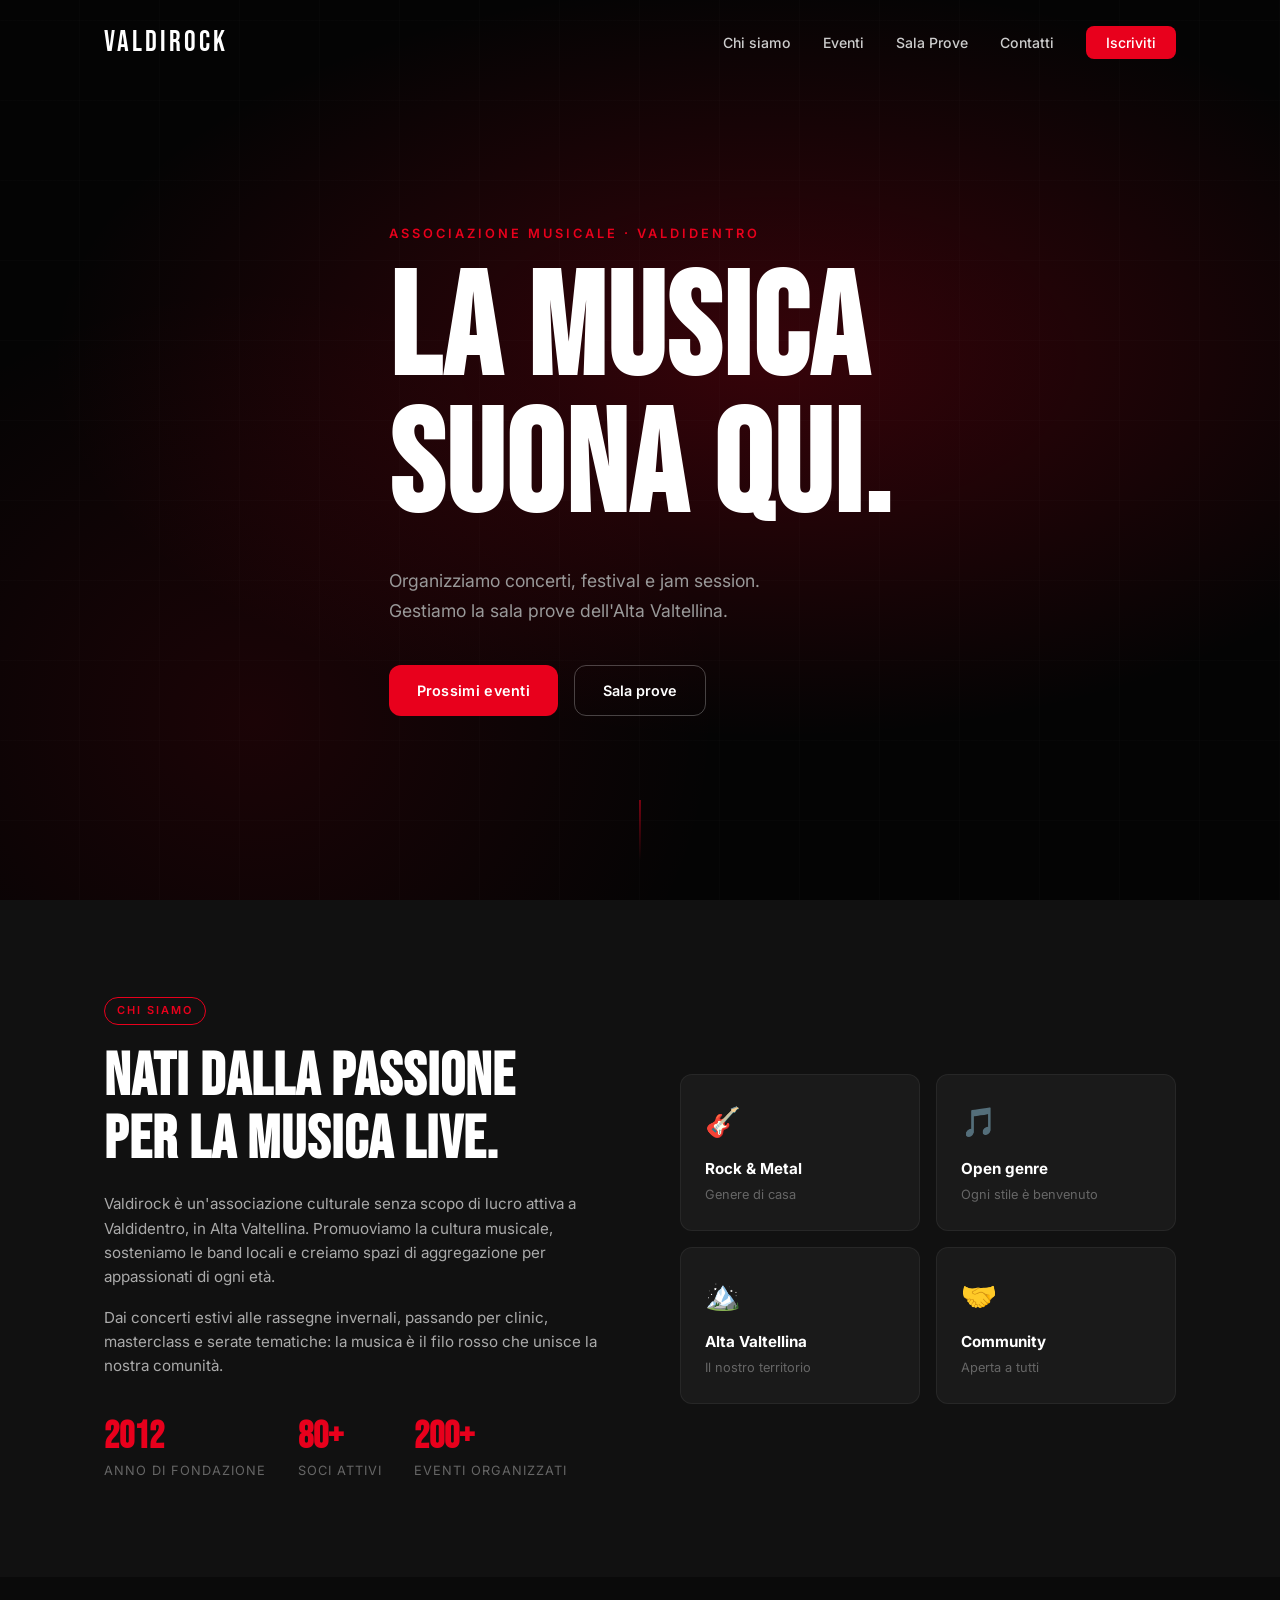
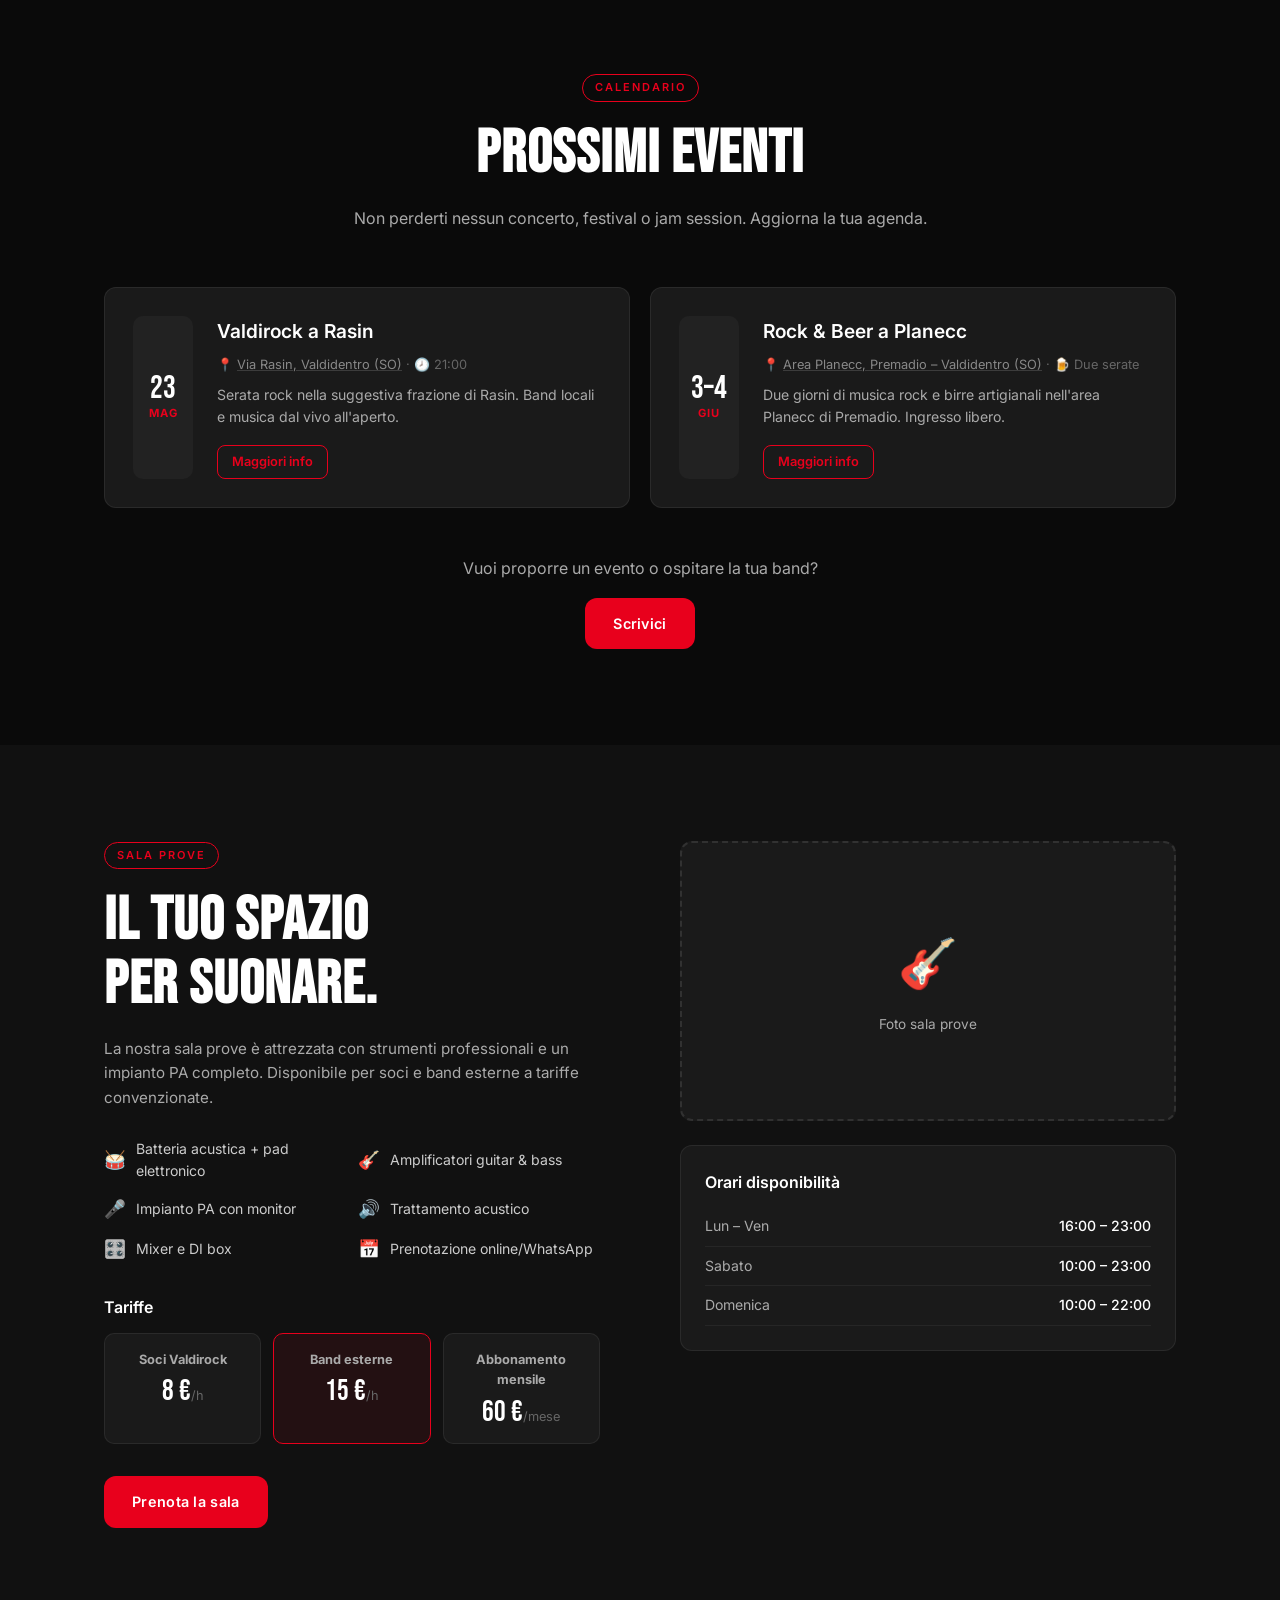
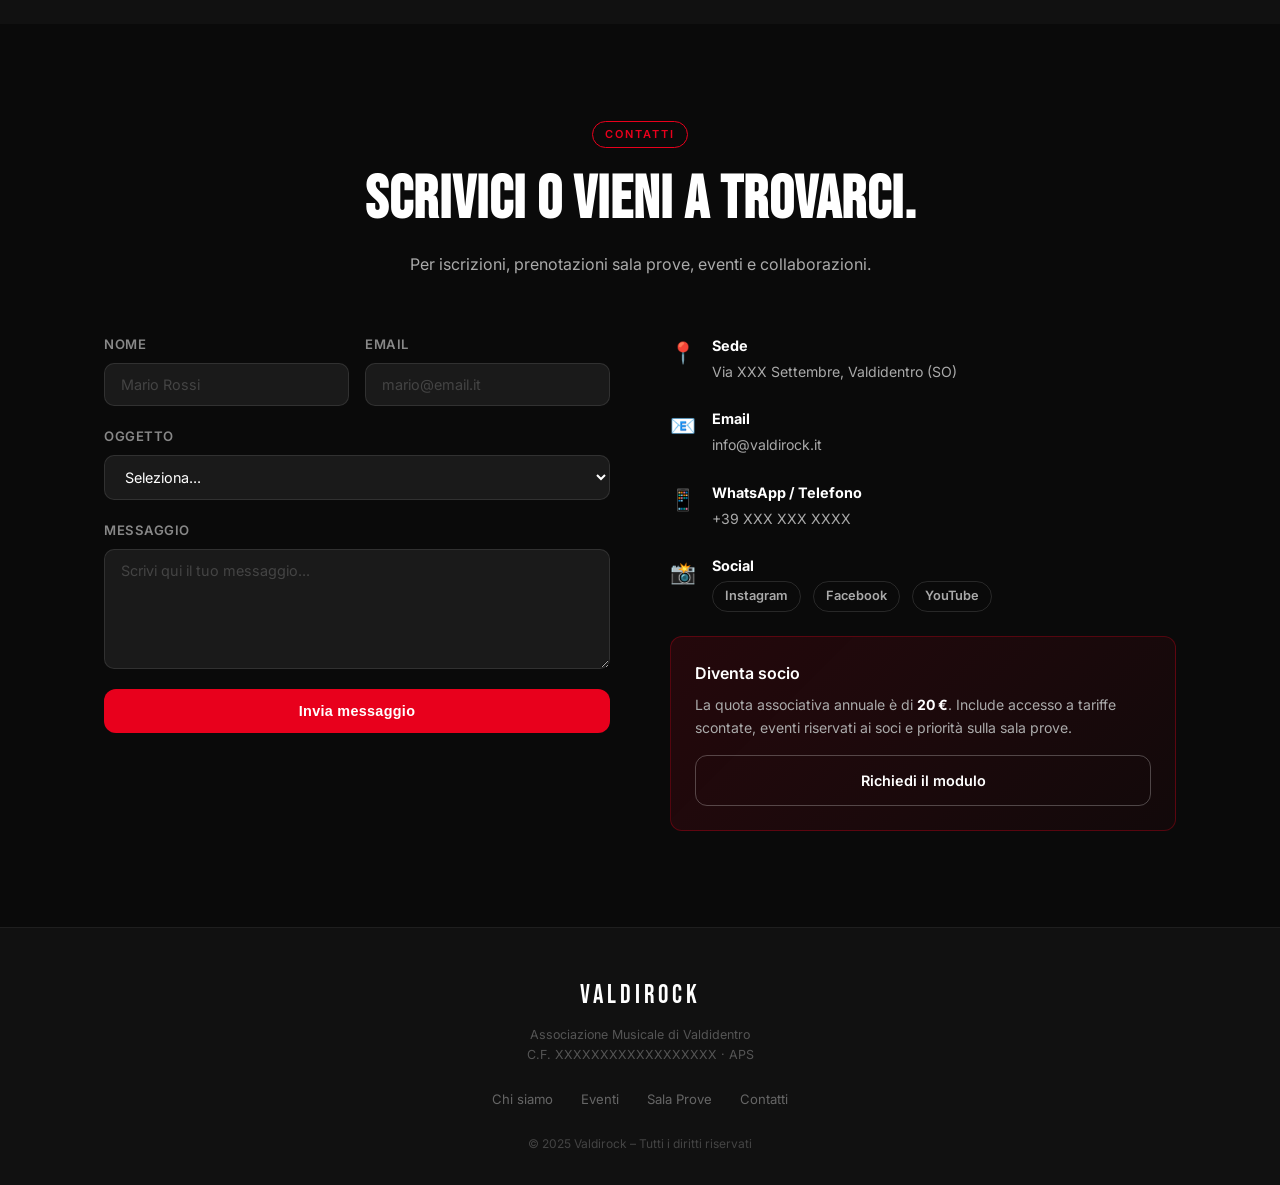
==== index.html @ 7719d023 "first commit" ====
<!DOCTYPE html>
<html lang="it">
<head>
  <meta charset="UTF-8" />
  <meta name="viewport" content="width=device-width, initial-scale=1.0" />
  <title>Valdirock – Associazione Musicale Valdidentro</title>
  <link rel="stylesheet" href="style.css" />
  <link rel="preconnect" href="https://fonts.googleapis.com" />
  <link href="https://fonts.googleapis.com/css2?family=Bebas+Neue&family=Inter:wght@300;400;500;600;700&display=swap" rel="stylesheet" />
</head>
<body>

  <!-- NAV -->
  <nav id="navbar">
    <div class="nav-inner">
      <a href="#home" class="logo">VALDIROCK</a>
      <button class="burger" id="burger" aria-label="Apri menu">
        <span></span><span></span><span></span>
      </button>
      <ul class="nav-links" id="nav-links">
        <li><a href="#about">Chi siamo</a></li>
        <li><a href="#events">Eventi</a></li>
        <li><a href="#salaprove">Sala Prove</a></li>
        <li><a href="#contact">Contatti</a></li>
        <li><a href="#contact" class="btn-nav">Iscriviti</a></li>
      </ul>
    </div>
  </nav>

  <!-- HERO -->
  <section id="home" class="hero">
    <div class="hero-slides">
      <div class="hero-slide" style="background-image:url('https://images.unsplash.com/photo-1540039155733-5bb30b53aa14?w=1920&q=80')"></div>
      <div class="hero-slide" style="background-image:url('https://images.unsplash.com/photo-1493225457124-a3eb161ffa5f?w=1920&q=80')"></div>
      <div class="hero-slide" style="background-image:url('https://images.unsplash.com/photo-1501386761578-eac5c94b800a?w=1920&q=80')"></div>
    </div>
    <div class="hero-bg"></div>
    <div class="hero-content">
      <p class="hero-eyebrow">Associazione Musicale · Valdidentro</p>
      <h1>La musica<br>suona qui.</h1>
      <p class="hero-sub">Organizziamo concerti, festival e jam session.<br>Gestiamo la sala prove dell'Alta Valtellina.</p>
      <div class="hero-actions">
        <a href="#events" class="btn-primary">Prossimi eventi</a>
        <a href="#salaprove" class="btn-ghost">Sala prove</a>
      </div>
    </div>
    <div class="hero-scroll">
      <span></span>
    </div>
  </section>

  <!-- ABOUT -->
  <section id="about" class="section about">
    <div class="container">
      <div class="about-grid">
        <div class="about-text">
          <span class="tag">Chi siamo</span>
          <h2>Nati dalla passione<br>per la musica live.</h2>
          <p>Valdirock è un'associazione culturale senza scopo di lucro attiva a Valdidentro, in Alta Valtellina. Promuoviamo la cultura musicale, sosteniamo le band locali e creiamo spazi di aggregazione per appassionati di ogni età.</p>
          <p>Dai concerti estivi alle rassegne invernali, passando per clinic, masterclass e serate tematiche: la musica è il filo rosso che unisce la nostra comunità.</p>
          <div class="stats">
            <div class="stat"><strong>2012</strong><span>Anno di fondazione</span></div>
            <div class="stat"><strong>80+</strong><span>Soci attivi</span></div>
            <div class="stat"><strong>200+</strong><span>Eventi organizzati</span></div>
          </div>
        </div>
        <div class="about-visual">
          <div class="about-card card-1">
            <span class="card-icon">🎸</span>
            <strong>Rock & Metal</strong>
            <p>Genere di casa</p>
          </div>
          <div class="about-card card-2">
            <span class="card-icon">🎵</span>
            <strong>Open genre</strong>
            <p>Ogni stile è benvenuto</p>
          </div>
          <div class="about-card card-3">
            <span class="card-icon">🏔️</span>
            <strong>Alta Valtellina</strong>
            <p>Il nostro territorio</p>
          </div>
          <div class="about-card card-4">
            <span class="card-icon">🤝</span>
            <strong>Community</strong>
            <p>Aperta a tutti</p>
          </div>
        </div>
      </div>
    </div>
  </section>

  <!-- EVENTS -->
  <section id="events" class="section events">
    <div class="container">
      <div class="section-header">
        <span class="tag">Calendario</span>
        <h2>Prossimi eventi</h2>
        <p>Non perderti nessun concerto, festival o jam session. Aggiorna la tua agenda.</p>
      </div>
      <div class="events-grid">

        <article class="event-card">
          <div class="event-date">
            <span class="day">23</span>
            <span class="month">MAG</span>
          </div>
          <div class="event-info">
            <h3>Valdirock a Rasin</h3>
            <p class="event-meta">📍 <a href="https://www.google.com/maps/search/Via+Rasin,+Valdidentro,+Sondrio,+Italia" target="_blank" rel="noopener" class="map-link">Via Rasin, Valdidentro (SO)</a> · 🕗 21:00</p>
            <p class="event-desc">Serata rock nella suggestiva frazione di Rasin. Band locali e musica dal vivo all'aperto.</p>
            <a href="#contact" class="btn-small">Maggiori info</a>
          </div>
        </article>

        <article class="event-card">
          <div class="event-date">
            <span class="day">3–4</span>
            <span class="month">GIU</span>
          </div>
          <div class="event-info">
            <h3>Rock &amp; Beer a Planecc</h3>
            <p class="event-meta">📍 <a href="https://www.google.com/maps/search/Planecc,+Premadio,+Valdidentro,+Sondrio,+Italia" target="_blank" rel="noopener" class="map-link">Area Planecc, Premadio – Valdidentro (SO)</a> · 🍺 Due serate</p>
            <p class="event-desc">Due giorni di musica rock e birre artigianali nell'area Planecc di Premadio. Ingresso libero.</p>
            <a href="#contact" class="btn-small">Maggiori info</a>
          </div>
        </article>

      </div>
      <div class="events-footer">
        <p>Vuoi proporre un evento o ospitare la tua band?</p>
        <a href="#contact" class="btn-primary">Scrivici</a>
      </div>
    </div>
  </section>

  <!-- SALA PROVE -->
  <section id="salaprove" class="section sala">
    <div class="container">
      <div class="sala-grid">
        <div class="sala-text">
          <span class="tag">Sala Prove</span>
          <h2>Il tuo spazio<br>per suonare.</h2>
          <p>La nostra sala prove è attrezzata con strumenti professionali e un impianto PA completo. Disponibile per soci e band esterne a tariffe convenzionate.</p>
          <ul class="sala-features">
            <li><span class="icon">🥁</span> Batteria acustica + pad elettronico</li>
            <li><span class="icon">🎸</span> Amplificatori guitar & bass</li>
            <li><span class="icon">🎤</span> Impianto PA con monitor</li>
            <li><span class="icon">🔊</span> Trattamento acustico</li>
            <li><span class="icon">🎛️</span> Mixer e DI box</li>
            <li><span class="icon">📅</span> Prenotazione online/WhatsApp</li>
          </ul>
          <div class="tariffe">
            <h4>Tariffe</h4>
            <div class="tariffe-grid">
              <div class="tariffa">
                <strong>Soci Valdirock</strong>
                <span class="prezzo">8 €<small>/h</small></span>
              </div>
              <div class="tariffa highlight">
                <strong>Band esterne</strong>
                <span class="prezzo">15 €<small>/h</small></span>
              </div>
              <div class="tariffa">
                <strong>Abbonamento mensile</strong>
                <span class="prezzo">60 €<small>/mese</small></span>
              </div>
            </div>
          </div>
          <a href="#contact" class="btn-primary">Prenota la sala</a>
        </div>
        <div class="sala-visual">
          <div class="sala-placeholder">
            <span>🎸</span>
            <p>Foto sala prove</p>
          </div>
          <div class="sala-orari">
            <h4>Orari disponibilità</h4>
            <table>
              <tr><td>Lun – Ven</td><td>16:00 – 23:00</td></tr>
              <tr><td>Sabato</td><td>10:00 – 23:00</td></tr>
              <tr><td>Domenica</td><td>10:00 – 22:00</td></tr>
            </table>
          </div>
        </div>
      </div>
    </div>
  </section>

  <!-- CONTACT -->
  <section id="contact" class="section contact">
    <div class="container">
      <div class="section-header">
        <span class="tag">Contatti</span>
        <h2>Scrivici o vieni a trovarci.</h2>
        <p>Per iscrizioni, prenotazioni sala prove, eventi e collaborazioni.</p>
      </div>
      <div class="contact-grid">

        <form class="contact-form" id="contactForm">
          <div class="form-row">
            <div class="form-group">
              <label for="nome">Nome</label>
              <input type="text" id="nome" name="nome" placeholder="Mario Rossi" required />
            </div>
            <div class="form-group">
              <label for="email">Email</label>
              <input type="email" id="email" name="email" placeholder="mario@email.it" required />
            </div>
          </div>
          <div class="form-group">
            <label for="oggetto">Oggetto</label>
            <select id="oggetto" name="oggetto">
              <option value="">Seleziona...</option>
              <option value="iscrizione">Iscrizione all'associazione</option>
              <option value="salaprove">Prenotazione sala prove</option>
              <option value="evento">Proposta evento</option>
              <option value="info">Informazioni generali</option>
            </select>
          </div>
          <div class="form-group">
            <label for="messaggio">Messaggio</label>
            <textarea id="messaggio" name="messaggio" rows="5" placeholder="Scrivi qui il tuo messaggio..."></textarea>
          </div>
          <button type="submit" class="btn-primary full">Invia messaggio</button>
          <p class="form-note" id="formNote"></p>
        </form>

        <div class="contact-info">
          <div class="info-block">
            <span class="info-icon">📍</span>
            <div>
              <strong>Sede</strong>
              <p>Via XXX Settembre, Valdidentro (SO)</p>
            </div>
          </div>
          <div class="info-block">
            <span class="info-icon">📧</span>
            <div>
              <strong>Email</strong>
              <p><a href="mailto:info@valdirock.it">info@valdirock.it</a></p>
            </div>
          </div>
          <div class="info-block">
            <span class="info-icon">📱</span>
            <div>
              <strong>WhatsApp / Telefono</strong>
              <p><a href="tel:+39XXXXXXXXXX">+39 XXX XXX XXXX</a></p>
            </div>
          </div>
          <div class="info-block">
            <span class="info-icon">📸</span>
            <div>
              <strong>Social</strong>
              <div class="socials">
                <a href="#" class="social-link">Instagram</a>
                <a href="#" class="social-link">Facebook</a>
                <a href="#" class="social-link">YouTube</a>
              </div>
            </div>
          </div>
          <div class="membership-card">
            <h4>Diventa socio</h4>
            <p>La quota associativa annuale è di <strong>20 €</strong>. Include accesso a tariffe scontate, eventi riservati ai soci e priorità sulla sala prove.</p>
            <a href="mailto:info@valdirock.it" class="btn-ghost full">Richiedi il modulo</a>
          </div>
        </div>
      </div>
    </div>
  </section>

  <!-- FOOTER -->
  <footer class="footer">
    <div class="container footer-inner">
      <div class="footer-brand">
        <span class="logo">VALDIROCK</span>
        <p>Associazione Musicale di Valdidentro<br>C.F. XXXXXXXXXXXXXXXXXX · APS</p>
      </div>
      <div class="footer-links">
        <a href="#about">Chi siamo</a>
        <a href="#events">Eventi</a>
        <a href="#salaprove">Sala Prove</a>
        <a href="#contact">Contatti</a>
      </div>
      <p class="footer-copy">© 2025 Valdirock – Tutti i diritti riservati</p>
    </div>
  </footer>

  <script src="script.js"></script>
</body>
</html>
---- style.css ----
/* ===== RESET & BASE ===== */
*, *::before, *::after { box-sizing: border-box; margin: 0; padding: 0; }

:root {
  --red: #e8001c;
  --red-dark: #b50016;
  --black: #0a0a0a;
  --dark: #111111;
  --dark2: #1a1a1a;
  --dark3: #222222;
  --grey: #888888;
  --light: #f0f0f0;
  --white: #ffffff;
  --font-display: 'Bebas Neue', sans-serif;
  --font-body: 'Inter', sans-serif;
  --radius: 12px;
  --transition: 0.25s ease;
}

html { scroll-behavior: smooth; }

body {
  font-family: var(--font-body);
  background: var(--black);
  color: var(--light);
  line-height: 1.6;
  overflow-x: hidden;
}

a { color: inherit; text-decoration: none; }
img { max-width: 100%; display: block; }

.container {
  max-width: 1120px;
  margin: 0 auto;
  padding: 0 24px;
}

.section {
  padding: 96px 0;
}

.tag {
  display: inline-block;
  font-size: 11px;
  font-weight: 600;
  letter-spacing: 2px;
  text-transform: uppercase;
  color: var(--red);
  border: 1px solid var(--red);
  padding: 4px 12px;
  border-radius: 100px;
  margin-bottom: 20px;
}

h2 {
  font-family: var(--font-display);
  font-size: clamp(2.2rem, 5vw, 3.8rem);
  line-height: 1.05;
  letter-spacing: 1px;
  color: var(--white);
  margin-bottom: 20px;
}

h3 { font-size: 1.2rem; font-weight: 600; color: var(--white); margin-bottom: 8px; }
h4 { font-size: 1rem; font-weight: 600; color: var(--white); margin-bottom: 12px; }

p { color: #aaa; font-size: 0.95rem; }

/* ===== BUTTONS ===== */
.btn-primary {
  display: inline-block;
  background: var(--red);
  color: var(--white);
  font-weight: 600;
  font-size: 0.9rem;
  padding: 14px 28px;
  border-radius: var(--radius);
  border: none;
  cursor: pointer;
  transition: background var(--transition), transform var(--transition);
  letter-spacing: 0.3px;
}
.btn-primary:hover { background: var(--red-dark); transform: translateY(-2px); }
.btn-primary.full { width: 100%; text-align: center; }

.btn-ghost {
  display: inline-block;
  color: var(--white);
  font-weight: 600;
  font-size: 0.9rem;
  padding: 13px 28px;
  border-radius: var(--radius);
  border: 1.5px solid rgba(255,255,255,0.25);
  transition: border-color var(--transition), background var(--transition);
}
.btn-ghost:hover { border-color: var(--white); background: rgba(255,255,255,0.05); }
.btn-ghost.full { width: 100%; text-align: center; }

.btn-small {
  display: inline-block;
  font-size: 0.8rem;
  font-weight: 600;
  color: var(--red);
  border: 1px solid var(--red);
  padding: 6px 14px;
  border-radius: 8px;
  transition: background var(--transition), color var(--transition);
}
.btn-small:hover { background: var(--red); color: var(--white); }

.btn-nav {
  background: var(--red);
  color: var(--white) !important;
  padding: 8px 20px;
  border-radius: 8px;
  font-weight: 600;
  font-size: 0.85rem;
  transition: background var(--transition);
}
.btn-nav:hover { background: var(--red-dark); }

/* ===== NAVBAR ===== */
#navbar {
  position: fixed;
  top: 0; left: 0; right: 0;
  z-index: 100;
  padding: 0;
  transition: background 0.3s ease, box-shadow 0.3s ease;
}
#navbar.scrolled {
  background: rgba(10,10,10,0.95);
  backdrop-filter: blur(12px);
  box-shadow: 0 1px 0 rgba(255,255,255,0.06);
}
.nav-inner {
  display: flex;
  align-items: center;
  justify-content: space-between;
  max-width: 1120px;
  margin: 0 auto;
  padding: 20px 24px;
}
.logo {
  font-family: var(--font-display);
  font-size: 1.8rem;
  letter-spacing: 3px;
  color: var(--white);
  transition: color var(--transition);
}
.logo:hover { color: var(--red); }

.nav-links {
  display: flex;
  align-items: center;
  gap: 32px;
  list-style: none;
}
.nav-links a {
  font-size: 0.88rem;
  font-weight: 500;
  color: #ccc;
  transition: color var(--transition);
}
.nav-links a:hover { color: var(--white); }

.burger {
  display: none;
  flex-direction: column;
  gap: 5px;
  background: none;
  border: none;
  cursor: pointer;
  padding: 4px;
}
.burger span {
  display: block;
  width: 24px;
  height: 2px;
  background: var(--white);
  border-radius: 2px;
  transition: transform 0.3s ease, opacity 0.3s ease;
}

/* ===== HERO ===== */
.hero {
  position: relative;
  min-height: 100vh;
  display: flex;
  align-items: center;
  overflow: hidden;
}
.hero-slides {
  position: absolute;
  inset: 0;
  z-index: 0;
}
.hero-slide {
  position: absolute;
  inset: 0;
  background-size: cover;
  background-position: center;
  opacity: 0;
  animation: slideShow 18s infinite;
}
.hero-slide:nth-child(1) { animation-delay: 0s; }
.hero-slide:nth-child(2) { animation-delay: 6s; }
.hero-slide:nth-child(3) { animation-delay: 12s; }

@keyframes slideShow {
  0%   { opacity: 0; }
  8%   { opacity: 1; }
  33%  { opacity: 1; }
  41%  { opacity: 0; }
  100% { opacity: 0; }
}

.hero-bg {
  position: absolute;
  inset: 0;
  z-index: 1;
  background:
    radial-gradient(ellipse 80% 60% at 60% 40%, rgba(232,0,28,0.22) 0%, transparent 70%),
    radial-gradient(ellipse 60% 80% at 20% 80%, rgba(232,0,28,0.1) 0%, transparent 60%),
    rgba(0,0,0,0.62);
}
.hero-bg::after {
  content: '';
  position: absolute;
  inset: 0;
  background-image:
    repeating-linear-gradient(0deg, transparent, transparent 79px, rgba(255,255,255,0.025) 80px),
    repeating-linear-gradient(90deg, transparent, transparent 79px, rgba(255,255,255,0.025) 80px);
}
.hero-content {
  position: relative;
  z-index: 2;
  max-width: 1120px;
  margin: 0 auto;
  padding: 120px 24px 80px;
}
.hero-eyebrow {
  font-size: 0.8rem;
  font-weight: 600;
  letter-spacing: 3px;
  text-transform: uppercase;
  color: var(--red);
  margin-bottom: 20px;
}
.hero-content h1 {
  font-family: var(--font-display);
  font-size: clamp(4rem, 12vw, 9rem);
  line-height: 0.95;
  letter-spacing: 2px;
  color: var(--white);
  margin-bottom: 28px;
}
.hero-sub {
  font-size: 1.1rem;
  color: #999;
  max-width: 480px;
  margin-bottom: 40px;
  line-height: 1.7;
}
.hero-actions { display: flex; gap: 16px; flex-wrap: wrap; }

.hero-scroll {
  position: absolute;
  z-index: 2;
  bottom: 40px;
  left: 50%;
  transform: translateX(-50%);
  z-index: 1;
}
.hero-scroll span {
  display: block;
  width: 1px;
  height: 60px;
  background: linear-gradient(to bottom, var(--red), transparent);
  animation: scrollLine 2s ease-in-out infinite;
}
@keyframes scrollLine {
  0% { transform: scaleY(0); transform-origin: top; }
  50% { transform: scaleY(1); transform-origin: top; }
  51% { transform: scaleY(1); transform-origin: bottom; }
  100% { transform: scaleY(0); transform-origin: bottom; }
}

/* ===== ABOUT ===== */
.about { background: var(--dark); }
.about-grid {
  display: grid;
  grid-template-columns: 1fr 1fr;
  gap: 80px;
  align-items: center;
}
.about-text p { margin-bottom: 16px; }

.stats {
  display: flex;
  gap: 32px;
  margin-top: 40px;
  flex-wrap: wrap;
}
.stat { display: flex; flex-direction: column; gap: 4px; }
.stat strong {
  font-family: var(--font-display);
  font-size: 2.4rem;
  color: var(--red);
  line-height: 1;
}
.stat span { font-size: 0.8rem; color: #666; text-transform: uppercase; letter-spacing: 1px; }

.about-visual {
  display: grid;
  grid-template-columns: 1fr 1fr;
  gap: 16px;
}
.about-card {
  background: var(--dark2);
  border: 1px solid rgba(255,255,255,0.06);
  border-radius: var(--radius);
  padding: 24px;
  transition: border-color var(--transition), transform var(--transition);
}
.about-card:hover { border-color: var(--red); transform: translateY(-4px); }
.card-icon { display: block; font-size: 1.8rem; margin-bottom: 12px; }
.about-card strong { display: block; color: var(--white); font-size: 0.95rem; margin-bottom: 4px; }
.about-card p { font-size: 0.8rem; color: #666; margin: 0; }

/* ===== EVENTS ===== */
.events { background: var(--black); }
.section-header { text-align: center; max-width: 600px; margin: 0 auto 56px; }
.section-header p { font-size: 1rem; margin-top: 12px; }

.events-grid {
  display: grid;
  grid-template-columns: 1fr 1fr;
  gap: 20px;
}
.event-card {
  background: var(--dark2);
  border: 1px solid rgba(255,255,255,0.07);
  border-radius: var(--radius);
  padding: 28px;
  display: flex;
  gap: 24px;
  position: relative;
  transition: border-color var(--transition), transform var(--transition);
}
.event-card:hover { border-color: rgba(232,0,28,0.4); transform: translateY(-3px); }
.event-card.featured {
  grid-column: span 2;
  border-color: rgba(232,0,28,0.3);
  background: linear-gradient(135deg, rgba(232,0,28,0.08) 0%, var(--dark2) 60%);
}
.event-badge {
  position: absolute;
  top: 16px; right: 16px;
  background: var(--red);
  color: var(--white);
  font-size: 0.7rem;
  font-weight: 700;
  letter-spacing: 1px;
  text-transform: uppercase;
  padding: 4px 10px;
  border-radius: 100px;
}
.event-date {
  display: flex;
  flex-direction: column;
  align-items: center;
  justify-content: center;
  min-width: 60px;
  background: var(--dark3);
  border-radius: 10px;
  padding: 12px 8px;
  flex-shrink: 0;
}
.event-date .day {
  font-family: var(--font-display);
  font-size: 2rem;
  color: var(--white);
  line-height: 1;
}
.event-date .month {
  font-size: 0.7rem;
  font-weight: 700;
  color: var(--red);
  letter-spacing: 1px;
  text-transform: uppercase;
}
.event-info { flex: 1; }
.event-meta { font-size: 0.8rem; color: #666; margin-bottom: 8px; }
.map-link { color: #888; text-decoration: underline; text-decoration-color: rgba(255,255,255,0.15); transition: color var(--transition); }
.map-link:hover { color: var(--red); }
.event-desc { font-size: 0.88rem; margin-bottom: 16px; }

.events-footer {
  text-align: center;
  margin-top: 48px;
  display: flex;
  flex-direction: column;
  align-items: center;
  gap: 16px;
}
.events-footer p { font-size: 1rem; }

/* ===== SALA PROVE ===== */
.sala { background: var(--dark); }
.sala-grid {
  display: grid;
  grid-template-columns: 1fr 1fr;
  gap: 80px;
  align-items: start;
}
.sala-text p { margin-bottom: 16px; }

.sala-features {
  list-style: none;
  margin: 28px 0 32px;
  display: grid;
  grid-template-columns: 1fr 1fr;
  gap: 12px;
}
.sala-features li {
  display: flex;
  align-items: center;
  gap: 10px;
  font-size: 0.88rem;
  color: #ccc;
}
.sala-features .icon { font-size: 1.1rem; }

.tariffe { margin-bottom: 32px; }
.tariffe-grid {
  display: grid;
  grid-template-columns: repeat(3, 1fr);
  gap: 12px;
  margin-top: 12px;
}
.tariffa {
  background: var(--dark2);
  border: 1px solid rgba(255,255,255,0.07);
  border-radius: 10px;
  padding: 16px;
  text-align: center;
  display: flex;
  flex-direction: column;
  gap: 8px;
}
.tariffa.highlight {
  border-color: var(--red);
  background: rgba(232,0,28,0.08);
}
.tariffa strong { font-size: 0.8rem; color: #aaa; }
.prezzo {
  font-family: var(--font-display);
  font-size: 1.8rem;
  color: var(--white);
  line-height: 1;
}
.prezzo small { font-size: 0.8rem; color: #666; font-family: var(--font-body); }

.sala-visual { display: flex; flex-direction: column; gap: 24px; }
.sala-placeholder {
  background: var(--dark2);
  border: 2px dashed rgba(255,255,255,0.1);
  border-radius: var(--radius);
  height: 280px;
  display: flex;
  flex-direction: column;
  align-items: center;
  justify-content: center;
  gap: 12px;
  color: #444;
}
.sala-placeholder span { font-size: 3rem; }
.sala-placeholder p { font-size: 0.85rem; }

.sala-orari {
  background: var(--dark2);
  border: 1px solid rgba(255,255,255,0.07);
  border-radius: var(--radius);
  padding: 24px;
}
.sala-orari table { width: 100%; border-collapse: collapse; }
.sala-orari td {
  padding: 8px 0;
  font-size: 0.88rem;
  color: #aaa;
  border-bottom: 1px solid rgba(255,255,255,0.05);
}
.sala-orari td:last-child { text-align: right; color: var(--white); font-weight: 500; }

/* ===== CONTACT ===== */
.contact { background: var(--black); }
.contact-grid {
  display: grid;
  grid-template-columns: 1fr 1fr;
  gap: 60px;
  align-items: start;
}

.contact-form { display: flex; flex-direction: column; gap: 20px; }
.form-row { display: grid; grid-template-columns: 1fr 1fr; gap: 16px; }
.form-group { display: flex; flex-direction: column; gap: 8px; }
.form-group label { font-size: 0.82rem; font-weight: 600; color: #888; letter-spacing: 0.5px; text-transform: uppercase; }

input, select, textarea {
  background: var(--dark2);
  border: 1px solid rgba(255,255,255,0.1);
  border-radius: 10px;
  padding: 12px 16px;
  color: var(--white);
  font-family: var(--font-body);
  font-size: 0.9rem;
  transition: border-color var(--transition);
  width: 100%;
}
input:focus, select:focus, textarea:focus {
  outline: none;
  border-color: var(--red);
}
input::placeholder, textarea::placeholder { color: #444; }
select { cursor: pointer; }
select option { background: var(--dark2); }
textarea { resize: vertical; min-height: 120px; }

.form-note { font-size: 0.82rem; text-align: center; min-height: 20px; }
.form-note.success { color: #4caf50; }
.form-note.error { color: var(--red); }

.contact-info { display: flex; flex-direction: column; gap: 24px; }
.info-block { display: flex; gap: 16px; align-items: flex-start; }
.info-icon { font-size: 1.3rem; margin-top: 2px; flex-shrink: 0; }
.info-block strong { display: block; color: var(--white); font-size: 0.9rem; margin-bottom: 4px; }
.info-block p { font-size: 0.88rem; }
.info-block a { color: #aaa; transition: color var(--transition); }
.info-block a:hover { color: var(--red); }

.socials { display: flex; gap: 12px; flex-wrap: wrap; margin-top: 4px; }
.social-link {
  font-size: 0.8rem;
  font-weight: 600;
  color: #aaa;
  border: 1px solid rgba(255,255,255,0.12);
  padding: 4px 12px;
  border-radius: 100px;
  transition: border-color var(--transition), color var(--transition);
}
.social-link:hover { color: var(--white); border-color: rgba(255,255,255,0.4); }

.membership-card {
  background: linear-gradient(135deg, rgba(232,0,28,0.12), rgba(232,0,28,0.04));
  border: 1px solid rgba(232,0,28,0.3);
  border-radius: var(--radius);
  padding: 24px;
}
.membership-card h4 { color: var(--white); margin-bottom: 8px; }
.membership-card p { font-size: 0.88rem; margin-bottom: 16px; }
.membership-card strong { color: var(--white); }

/* ===== FOOTER ===== */
.footer {
  background: var(--dark);
  border-top: 1px solid rgba(255,255,255,0.06);
  padding: 48px 0 32px;
}
.footer-inner {
  display: flex;
  flex-direction: column;
  align-items: center;
  gap: 24px;
  text-align: center;
}
.footer-brand .logo { font-size: 1.6rem; letter-spacing: 4px; }
.footer-brand p { font-size: 0.78rem; color: #555; margin-top: 8px; }
.footer-links { display: flex; gap: 28px; flex-wrap: wrap; justify-content: center; }
.footer-links a { font-size: 0.82rem; color: #666; transition: color var(--transition); }
.footer-links a:hover { color: var(--white); }
.footer-copy { font-size: 0.75rem; color: #444; }

/* ===== RESPONSIVE ===== */
@media (max-width: 900px) {
  .about-grid,
  .sala-grid,
  .contact-grid { grid-template-columns: 1fr; gap: 48px; }
  .events-grid { grid-template-columns: 1fr; }
  .event-card.featured { grid-column: span 1; }
  .tariffe-grid { grid-template-columns: 1fr; }
  .sala-features { grid-template-columns: 1fr; }
  .form-row { grid-template-columns: 1fr; }
}

@media (max-width: 680px) {
  .section { padding: 72px 0; }
  .nav-links { display: none; flex-direction: column; align-items: flex-start; gap: 20px; position: fixed; top: 0; right: 0; bottom: 0; width: 75%; max-width: 300px; background: var(--dark); padding: 80px 32px 32px; z-index: 99; transform: translateX(100%); transition: transform 0.3s ease; }
  .nav-links.open { display: flex; transform: translateX(0); }
  .burger { display: flex; z-index: 101; position: relative; }
  .burger.active span:nth-child(1) { transform: translateY(7px) rotate(45deg); }
  .burger.active span:nth-child(2) { opacity: 0; }
  .burger.active span:nth-child(3) { transform: translateY(-7px) rotate(-45deg); }
  .about-visual { grid-template-columns: 1fr 1fr; }
  .stats { gap: 20px; }
  .hero-content h1 { font-size: clamp(3.5rem, 18vw, 6rem); }
}
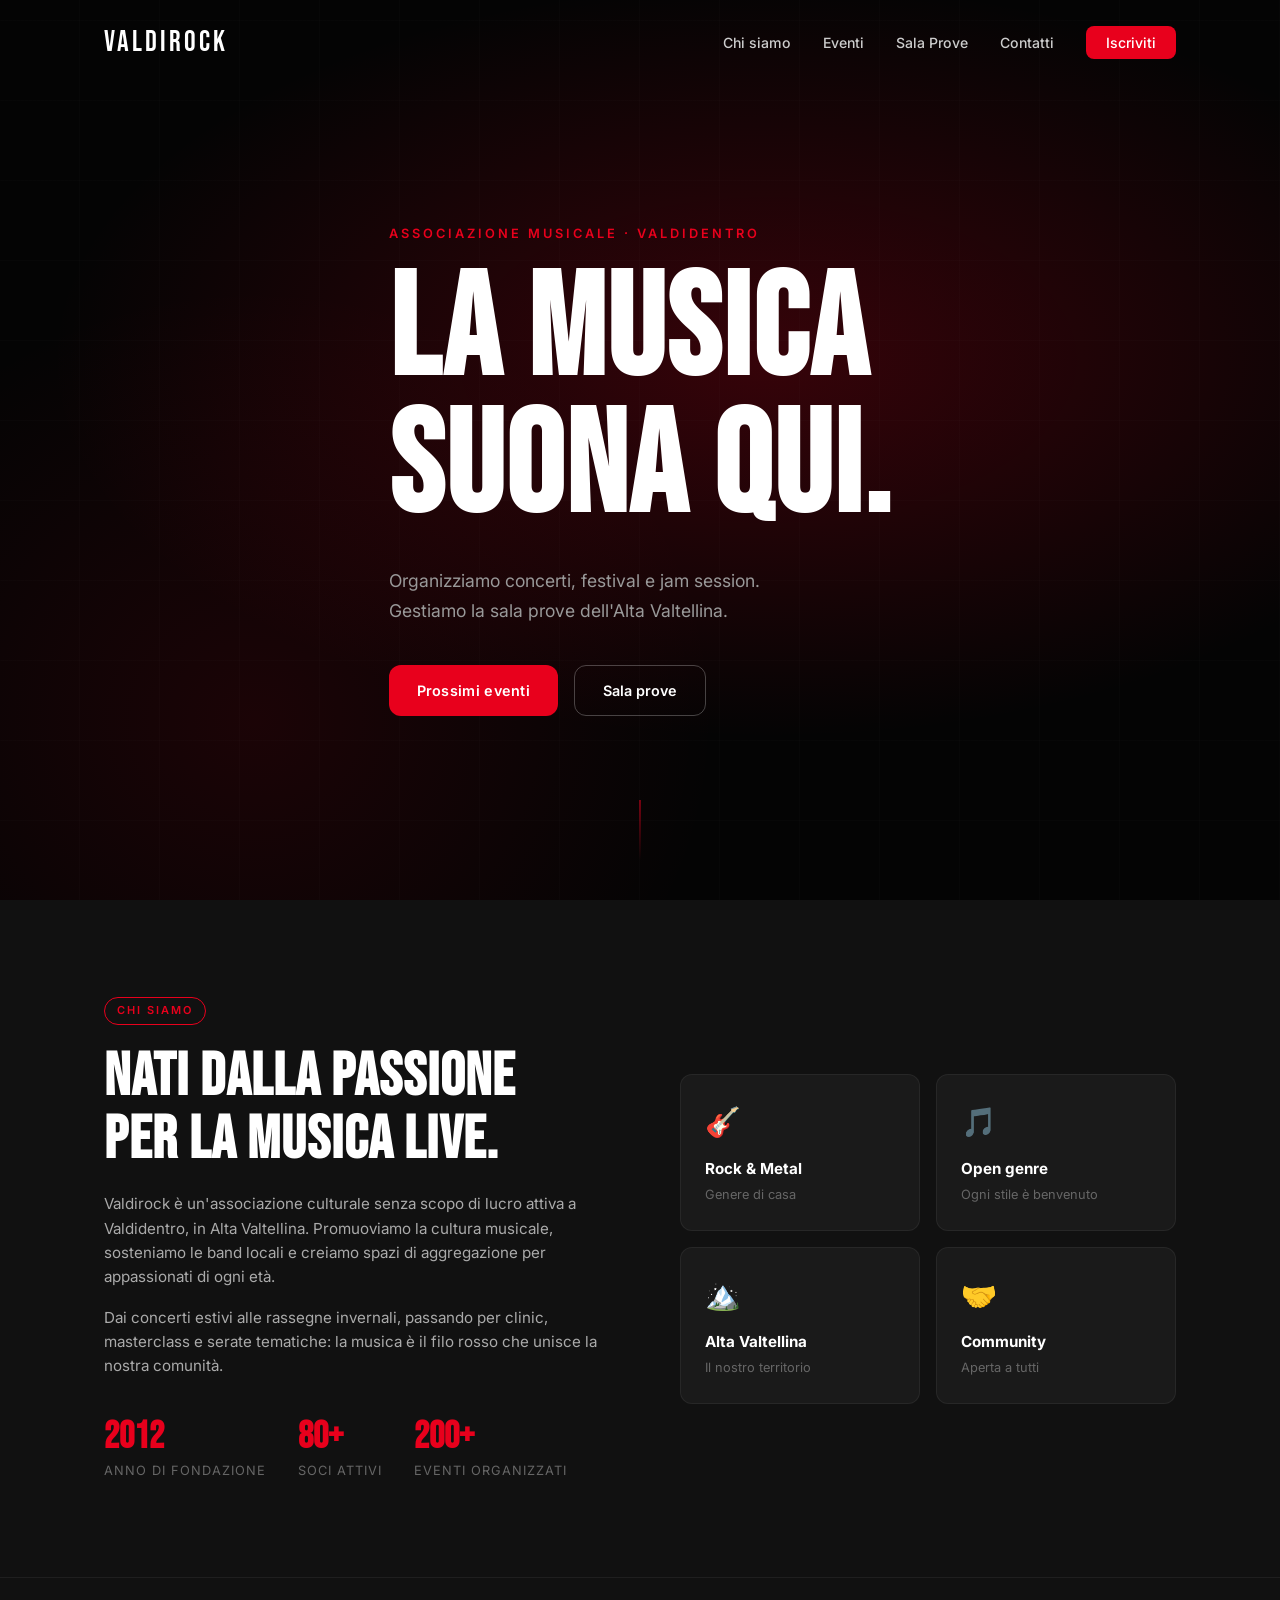
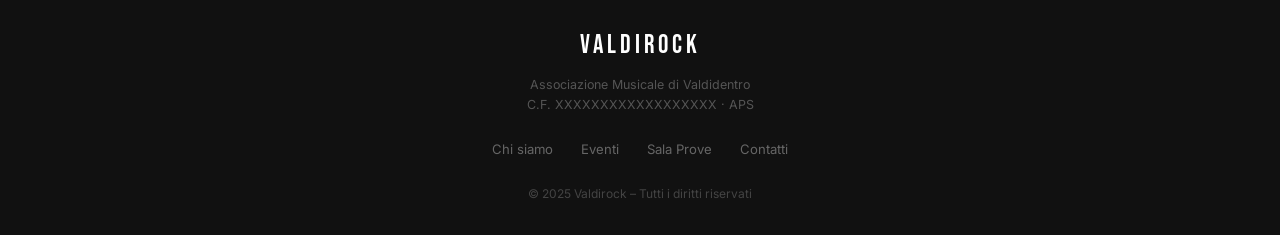
==== commit fd4bb8ee: "pasquale" ====
--- a/index.html
+++ b/index.html
@@ -13,19 +13,20 @@
   <!-- NAV -->
   <nav id="navbar">
     <div class="nav-inner">
-      <a href="#home" class="logo">VALDIROCK</a>
+      <a href="index.html" class="logo">VALDIROCK</a>
       <button class="burger" id="burger" aria-label="Apri menu">
         <span></span><span></span><span></span>
       </button>
       <ul class="nav-links" id="nav-links">
-        <li><a href="#about">Chi siamo</a></li>
-        <li><a href="#events">Eventi</a></li>
-        <li><a href="#salaprove">Sala Prove</a></li>
-        <li><a href="#contact">Contatti</a></li>
-        <li><a href="#contact" class="btn-nav">Iscriviti</a></li>
+        <li><a href="index.html">Chi siamo</a></li>
+        <li><a href="eventi.html">Eventi</a></li>
+        <li><a href="salaprove.html">Sala Prove</a></li>
+        <li><a href="contatti.html">Contatti</a></li>
+        <li><a href="contatti.html" class="btn-nav">Iscriviti</a></li>
       </ul>
     </div>
   </nav>
+  <div class="nav-backdrop" id="nav-backdrop"></div>
 
   <!-- HERO -->
   <section id="home" class="hero">
@@ -40,8 +41,8 @@
       <h1>La musica<br>suona qui.</h1>
       <p class="hero-sub">Organizziamo concerti, festival e jam session.<br>Gestiamo la sala prove dell'Alta Valtellina.</p>
       <div class="hero-actions">
-        <a href="#events" class="btn-primary">Prossimi eventi</a>
-        <a href="#salaprove" class="btn-ghost">Sala prove</a>
+        <a href="eventi.html" class="btn-primary">Prossimi eventi</a>
+        <a href="salaprove.html" class="btn-ghost">Sala prove</a>
       </div>
     </div>
     <div class="hero-scroll">
@@ -90,185 +91,6 @@
     </div>
   </section>
 
-  <!-- EVENTS -->
-  <section id="events" class="section events">
-    <div class="container">
-      <div class="section-header">
-        <span class="tag">Calendario</span>
-        <h2>Prossimi eventi</h2>
-        <p>Non perderti nessun concerto, festival o jam session. Aggiorna la tua agenda.</p>
-      </div>
-      <div class="events-grid">
-
-        <article class="event-card">
-          <div class="event-date">
-            <span class="day">23</span>
-            <span class="month">MAG</span>
-          </div>
-          <div class="event-info">
-            <h3>Valdirock a Rasin</h3>
-            <p class="event-meta">📍 <a href="https://www.google.com/maps/search/Via+Rasin,+Valdidentro,+Sondrio,+Italia" target="_blank" rel="noopener" class="map-link">Via Rasin, Valdidentro (SO)</a> · 🕗 21:00</p>
-            <p class="event-desc">Serata rock nella suggestiva frazione di Rasin. Band locali e musica dal vivo all'aperto.</p>
-            <a href="#contact" class="btn-small">Maggiori info</a>
-          </div>
-        </article>
-
-        <article class="event-card">
-          <div class="event-date">
-            <span class="day">3–4</span>
-            <span class="month">GIU</span>
-          </div>
-          <div class="event-info">
-            <h3>Rock &amp; Beer a Planecc</h3>
-            <p class="event-meta">📍 <a href="https://www.google.com/maps/search/Planecc,+Premadio,+Valdidentro,+Sondrio,+Italia" target="_blank" rel="noopener" class="map-link">Area Planecc, Premadio – Valdidentro (SO)</a> · 🍺 Due serate</p>
-            <p class="event-desc">Due giorni di musica rock e birre artigianali nell'area Planecc di Premadio. Ingresso libero.</p>
-            <a href="#contact" class="btn-small">Maggiori info</a>
-          </div>
-        </article>
-
-      </div>
-      <div class="events-footer">
-        <p>Vuoi proporre un evento o ospitare la tua band?</p>
-        <a href="#contact" class="btn-primary">Scrivici</a>
-      </div>
-    </div>
-  </section>
-
-  <!-- SALA PROVE -->
-  <section id="salaprove" class="section sala">
-    <div class="container">
-      <div class="sala-grid">
-        <div class="sala-text">
-          <span class="tag">Sala Prove</span>
-          <h2>Il tuo spazio<br>per suonare.</h2>
-          <p>La nostra sala prove è attrezzata con strumenti professionali e un impianto PA completo. Disponibile per soci e band esterne a tariffe convenzionate.</p>
-          <ul class="sala-features">
-            <li><span class="icon">🥁</span> Batteria acustica + pad elettronico</li>
-            <li><span class="icon">🎸</span> Amplificatori guitar & bass</li>
-            <li><span class="icon">🎤</span> Impianto PA con monitor</li>
-            <li><span class="icon">🔊</span> Trattamento acustico</li>
-            <li><span class="icon">🎛️</span> Mixer e DI box</li>
-            <li><span class="icon">📅</span> Prenotazione online/WhatsApp</li>
-          </ul>
-          <div class="tariffe">
-            <h4>Tariffe</h4>
-            <div class="tariffe-grid">
-              <div class="tariffa">
-                <strong>Soci Valdirock</strong>
-                <span class="prezzo">8 €<small>/h</small></span>
-              </div>
-              <div class="tariffa highlight">
-                <strong>Band esterne</strong>
-                <span class="prezzo">15 €<small>/h</small></span>
-              </div>
-              <div class="tariffa">
-                <strong>Abbonamento mensile</strong>
-                <span class="prezzo">60 €<small>/mese</small></span>
-              </div>
-            </div>
-          </div>
-          <a href="#contact" class="btn-primary">Prenota la sala</a>
-        </div>
-        <div class="sala-visual">
-          <div class="sala-placeholder">
-            <span>🎸</span>
-            <p>Foto sala prove</p>
-          </div>
-          <div class="sala-orari">
-            <h4>Orari disponibilità</h4>
-            <table>
-              <tr><td>Lun – Ven</td><td>16:00 – 23:00</td></tr>
-              <tr><td>Sabato</td><td>10:00 – 23:00</td></tr>
-              <tr><td>Domenica</td><td>10:00 – 22:00</td></tr>
-            </table>
-          </div>
-        </div>
-      </div>
-    </div>
-  </section>
-
-  <!-- CONTACT -->
-  <section id="contact" class="section contact">
-    <div class="container">
-      <div class="section-header">
-        <span class="tag">Contatti</span>
-        <h2>Scrivici o vieni a trovarci.</h2>
-        <p>Per iscrizioni, prenotazioni sala prove, eventi e collaborazioni.</p>
-      </div>
-      <div class="contact-grid">
-
-        <form class="contact-form" id="contactForm">
-          <div class="form-row">
-            <div class="form-group">
-              <label for="nome">Nome</label>
-              <input type="text" id="nome" name="nome" placeholder="Mario Rossi" required />
-            </div>
-            <div class="form-group">
-              <label for="email">Email</label>
-              <input type="email" id="email" name="email" placeholder="mario@email.it" required />
-            </div>
-          </div>
-          <div class="form-group">
-            <label for="oggetto">Oggetto</label>
-            <select id="oggetto" name="oggetto">
-              <option value="">Seleziona...</option>
-              <option value="iscrizione">Iscrizione all'associazione</option>
-              <option value="salaprove">Prenotazione sala prove</option>
-              <option value="evento">Proposta evento</option>
-              <option value="info">Informazioni generali</option>
-            </select>
-          </div>
-          <div class="form-group">
-            <label for="messaggio">Messaggio</label>
-            <textarea id="messaggio" name="messaggio" rows="5" placeholder="Scrivi qui il tuo messaggio..."></textarea>
-          </div>
-          <button type="submit" class="btn-primary full">Invia messaggio</button>
-          <p class="form-note" id="formNote"></p>
-        </form>
-
-        <div class="contact-info">
-          <div class="info-block">
-            <span class="info-icon">📍</span>
-            <div>
-              <strong>Sede</strong>
-              <p>Via XXX Settembre, Valdidentro (SO)</p>
-            </div>
-          </div>
-          <div class="info-block">
-            <span class="info-icon">📧</span>
-            <div>
-              <strong>Email</strong>
-              <p><a href="mailto:info@valdirock.it">info@valdirock.it</a></p>
-            </div>
-          </div>
-          <div class="info-block">
-            <span class="info-icon">📱</span>
-            <div>
-              <strong>WhatsApp / Telefono</strong>
-              <p><a href="tel:+39XXXXXXXXXX">+39 XXX XXX XXXX</a></p>
-            </div>
-          </div>
-          <div class="info-block">
-            <span class="info-icon">📸</span>
-            <div>
-              <strong>Social</strong>
-              <div class="socials">
-                <a href="#" class="social-link">Instagram</a>
-                <a href="#" class="social-link">Facebook</a>
-                <a href="#" class="social-link">YouTube</a>
-              </div>
-            </div>
-          </div>
-          <div class="membership-card">
-            <h4>Diventa socio</h4>
-            <p>La quota associativa annuale è di <strong>20 €</strong>. Include accesso a tariffe scontate, eventi riservati ai soci e priorità sulla sala prove.</p>
-            <a href="mailto:info@valdirock.it" class="btn-ghost full">Richiedi il modulo</a>
-          </div>
-        </div>
-      </div>
-    </div>
-  </section>
-
   <!-- FOOTER -->
   <footer class="footer">
     <div class="container footer-inner">
@@ -277,10 +99,10 @@
         <p>Associazione Musicale di Valdidentro<br>C.F. XXXXXXXXXXXXXXXXXX · APS</p>
       </div>
       <div class="footer-links">
-        <a href="#about">Chi siamo</a>
-        <a href="#events">Eventi</a>
-        <a href="#salaprove">Sala Prove</a>
-        <a href="#contact">Contatti</a>
+        <a href="index.html">Chi siamo</a>
+        <a href="eventi.html">Eventi</a>
+        <a href="salaprove.html">Sala Prove</a>
+        <a href="contatti.html">Contatti</a>
       </div>
       <p class="footer-copy">© 2025 Valdirock – Tutti i diritti riservati</p>
     </div>
--- a/style.css
+++ b/style.css
@@ -286,6 +286,23 @@
   100% { transform: scaleY(0); transform-origin: bottom; }
 }
 
+/* ===== PAGE HEADER (pagine interne) ===== */
+.page-header {
+  background: var(--dark);
+  padding: 140px 0 64px;
+  border-bottom: 1px solid rgba(255,255,255,0.06);
+}
+.page-header h1 {
+  font-family: var(--font-display);
+  font-size: clamp(2.4rem, 6vw, 4.5rem);
+  line-height: 1.05;
+  color: var(--white);
+  margin-bottom: 12px;
+}
+.page-header p { font-size: 1rem; color: #888; }
+
+.nav-links a.active { color: var(--white) !important; }
+
 /* ===== ABOUT ===== */
 .about { background: var(--dark); }
 .about-grid {
@@ -593,14 +610,45 @@
   .form-row { grid-template-columns: 1fr; }
 }
 
+/* Backdrop per menu mobile */
+.nav-backdrop {
+  display: none;
+  position: fixed;
+  inset: 0;
+  background: rgba(0,0,0,0.6);
+  z-index: 98;
+  opacity: 0;
+  transition: opacity 0.3s ease;
+}
+.nav-backdrop.open { opacity: 1; }
+
 @media (max-width: 680px) {
   .section { padding: 72px 0; }
-  .nav-links { display: none; flex-direction: column; align-items: flex-start; gap: 20px; position: fixed; top: 0; right: 0; bottom: 0; width: 75%; max-width: 300px; background: var(--dark); padding: 80px 32px 32px; z-index: 99; transform: translateX(100%); transition: transform 0.3s ease; }
-  .nav-links.open { display: flex; transform: translateX(0); }
+
+  .nav-links {
+    display: flex;
+    flex-direction: column;
+    align-items: flex-start;
+    gap: 20px;
+    position: fixed;
+    top: 0; right: 0; bottom: 0;
+    width: 75%; max-width: 300px;
+    background: var(--dark);
+    border-left: 1px solid rgba(255,255,255,0.07);
+    padding: 80px 32px 32px;
+    z-index: 99;
+    transform: translateX(100%);
+    transition: transform 0.3s ease;
+    visibility: hidden;
+  }
+  .nav-links.open { transform: translateX(0); visibility: visible; }
+  .nav-backdrop { display: block; }
+
   .burger { display: flex; z-index: 101; position: relative; }
   .burger.active span:nth-child(1) { transform: translateY(7px) rotate(45deg); }
   .burger.active span:nth-child(2) { opacity: 0; }
   .burger.active span:nth-child(3) { transform: translateY(-7px) rotate(-45deg); }
+
   .about-visual { grid-template-columns: 1fr 1fr; }
   .stats { gap: 20px; }
   .hero-content h1 { font-size: clamp(3.5rem, 18vw, 6rem); }
